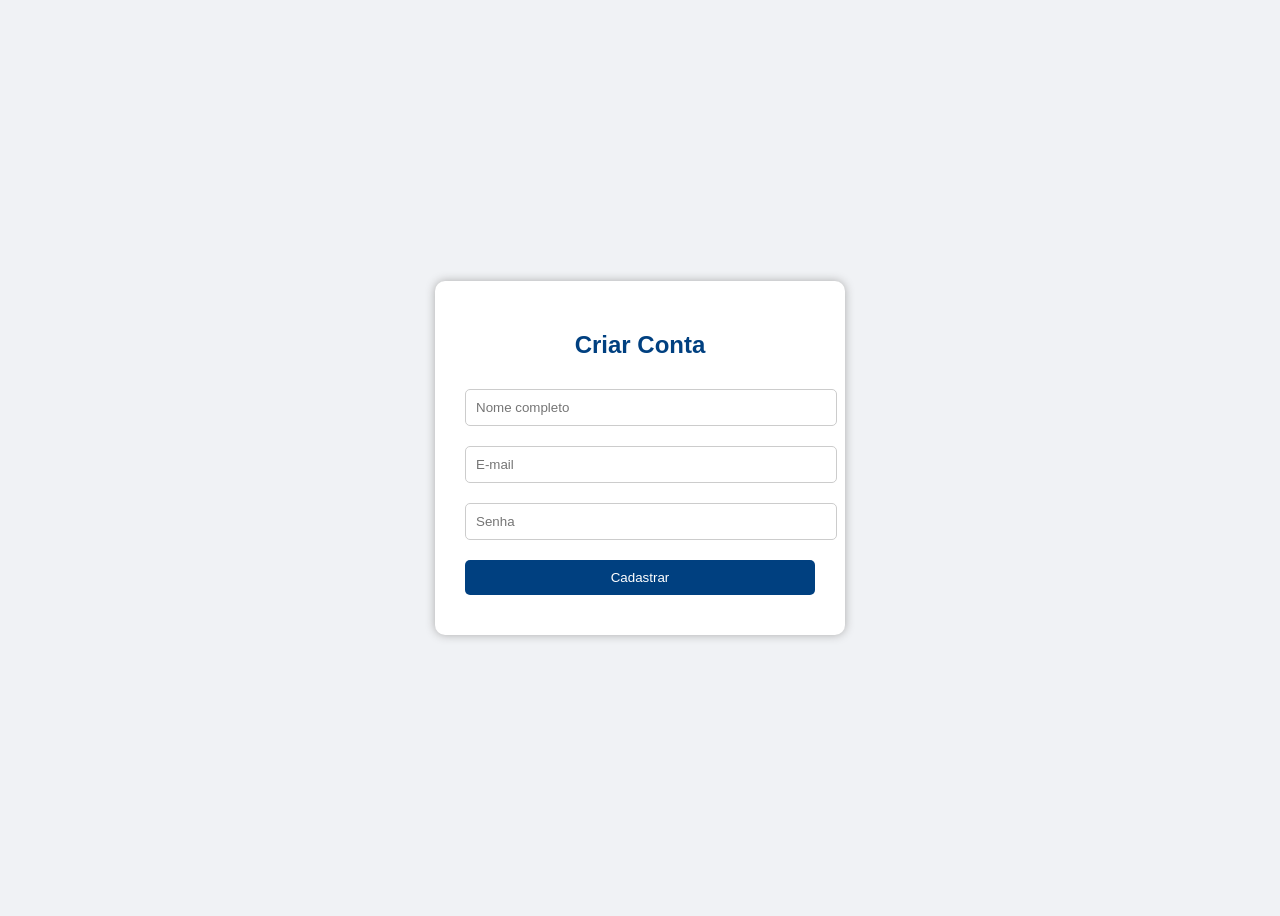
==== cadastro.html @ 2a247fde "Add files via upload" ====
<!DOCTYPE html>
<html lang="pt-br">
<head>
  <meta charset="UTF-8">
  <title>Criar Conta - Well Cash</title>
  <style>
    body {
      font-family: Arial;
      background: #f0f2f5;
      display: flex;
      justify-content: center;
      align-items: center;
      height: 100vh;
    }
    .container {
      background: white;
      padding: 30px;
      border-radius: 10px;
      box-shadow: 0 0 10px #aaa;
      width: 100%;
      max-width: 350px;
    }
    h2 { text-align: center; color: #004080; }
    input, button {
      width: 100%;
      padding: 10px;
      margin: 10px 0;
      border-radius: 5px;
      border: 1px solid #ccc;
    }
    button {
      background-color: #004080;
      color: white;
      border: none;
    }
  </style>
</head>
<body>
  <div class="container">
    <h2>Criar Conta</h2>
    <form onsubmit="cadastrar(event)">
      <input type="text" id="nome" placeholder="Nome completo" required />
      <input type="email" id="email" placeholder="E-mail" required />
      <input type="password" id="senha" placeholder="Senha" required />
      <button type="submit">Cadastrar</button>
    </form>
  </div>

  <script>
    function cadastrar(e) {
      e.preventDefault();
      const nome = document.getElementById("nome").value;
      const email = document.getElementById("email").value;
      const senha = document.getElementById("senha").value;

      const usuarios = JSON.parse(localStorage.getItem("usuarios")) || [];

      if (usuarios.find(u => u.email === email)) {
        alert("Este e-mail já está cadastrado.");
        return;
      }

      usuarios.push({ nome, email, senha });
      localStorage.setItem("usuarios", JSON.stringify(usuarios));
      alert("Conta criada com sucesso!");
      window.location.href = "login.html";
    }
  </script>
</body>
</html>
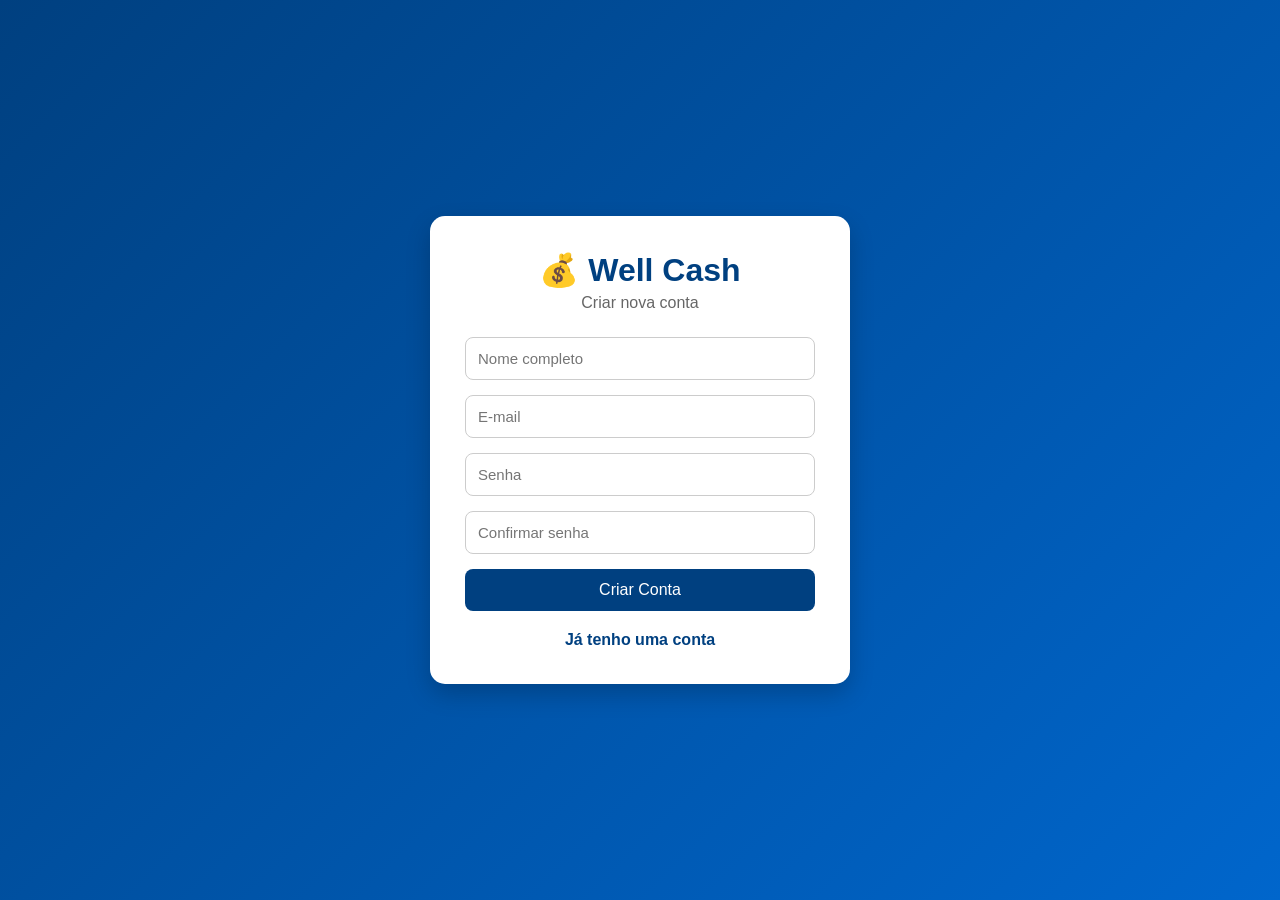
==== commit 7381980e: "Revamp cadastro.html with new design and features" ====
--- a/cadastro.html
+++ b/cadastro.html
@@ -1,70 +1,248 @@
 <!DOCTYPE html>
-<html lang="pt-br">
+<html lang="pt-BR">
 <head>
-  <meta charset="UTF-8">
-  <title>Criar Conta - Well Cash</title>
-  <style>
-    body {
-      font-family: Arial;
-      background: #f0f2f5;
-      display: flex;
-      justify-content: center;
-      align-items: center;
-      height: 100vh;
-    }
-    .container {
-      background: white;
-      padding: 30px;
-      border-radius: 10px;
-      box-shadow: 0 0 10px #aaa;
-      width: 100%;
-      max-width: 350px;
-    }
-    h2 { text-align: center; color: #004080; }
-    input, button {
-      width: 100%;
-      padding: 10px;
-      margin: 10px 0;
-      border-radius: 5px;
-      border: 1px solid #ccc;
-    }
-    button {
-      background-color: #004080;
-      color: white;
-      border: none;
-    }
-  </style>
+<meta charset="UTF-8">
+<meta name="viewport" content="width=device-width, initial-scale=1.0">
+
+<title>Cadastro - Well Cash</title>
+
+<style>
+
+*{
+    margin:0;
+    padding:0;
+    box-sizing:border-box;
+}
+
+body{
+    font-family:Arial, Helvetica, sans-serif;
+    background:linear-gradient(135deg,#004080,#0066cc);
+    height:100vh;
+    display:flex;
+    justify-content:center;
+    align-items:center;
+}
+
+.container{
+    background:white;
+    width:100%;
+    max-width:420px;
+    padding:35px;
+    border-radius:15px;
+    box-shadow:0 10px 25px rgba(0,0,0,.2);
+}
+
+.logo{
+    text-align:center;
+    margin-bottom:25px;
+}
+
+.logo h1{
+    color:#004080;
+}
+
+.logo p{
+    color:#666;
+    margin-top:5px;
+}
+
+input{
+    width:100%;
+    padding:12px;
+    margin-bottom:15px;
+    border:1px solid #ccc;
+    border-radius:8px;
+    font-size:15px;
+}
+
+button{
+    width:100%;
+    padding:12px;
+    border:none;
+    border-radius:8px;
+    background:#004080;
+    color:white;
+    font-size:16px;
+    cursor:pointer;
+    transition:.3s;
+}
+
+button:hover{
+    background:#003366;
+}
+
+.links{
+    margin-top:20px;
+    text-align:center;
+}
+
+.links a{
+    color:#004080;
+    text-decoration:none;
+    font-weight:bold;
+}
+
+.links a:hover{
+    text-decoration:underline;
+}
+
+.sucesso{
+    display:none;
+    text-align:center;
+    color:green;
+    margin-bottom:15px;
+    font-weight:bold;
+}
+
+.erro{
+    display:none;
+    text-align:center;
+    color:red;
+    margin-bottom:15px;
+    font-weight:bold;
+}
+
+</style>
+
 </head>
 <body>
-  <div class="container">
-    <h2>Criar Conta</h2>
-    <form onsubmit="cadastrar(event)">
-      <input type="text" id="nome" placeholder="Nome completo" required />
-      <input type="email" id="email" placeholder="E-mail" required />
-      <input type="password" id="senha" placeholder="Senha" required />
-      <button type="submit">Cadastrar</button>
+
+<div class="container">
+
+    <div class="logo">
+        <h1>💰 Well Cash</h1>
+        <p>Criar nova conta</p>
+    </div>
+
+    <div id="sucesso" class="sucesso">
+        Conta criada com sucesso!
+    </div>
+
+    <div id="erro" class="erro">
+        Este e-mail já está cadastrado.
+    </div>
+
+    <form id="form-cadastro">
+
+        <input
+        type="text"
+        id="nome"
+        placeholder="Nome completo"
+        required>
+
+        <input
+        type="email"
+        id="email"
+        placeholder="E-mail"
+        required>
+
+        <input
+        type="password"
+        id="senha"
+        placeholder="Senha"
+        minlength="4"
+        required>
+
+        <input
+        type="password"
+        id="confirmarSenha"
+        placeholder="Confirmar senha"
+        minlength="4"
+        required>
+
+        <button type="submit">
+            Criar Conta
+        </button>
+
     </form>
-  </div>
-
-  <script>
-    function cadastrar(e) {
-      e.preventDefault();
-      const nome = document.getElementById("nome").value;
-      const email = document.getElementById("email").value;
-      const senha = document.getElementById("senha").value;
-
-      const usuarios = JSON.parse(localStorage.getItem("usuarios")) || [];
-
-      if (usuarios.find(u => u.email === email)) {
-        alert("Este e-mail já está cadastrado.");
+
+    <div class="links">
+        <a href="login.html">
+            Já tenho uma conta
+        </a>
+    </div>
+
+</div>
+
+<script>
+
+document
+.getElementById("form-cadastro")
+.addEventListener("submit", function(e){
+
+    e.preventDefault();
+
+    const nome =
+        document.getElementById("nome").value.trim();
+
+    const email =
+        document.getElementById("email").value.trim();
+
+    const senha =
+        document.getElementById("senha").value;
+
+    const confirmarSenha =
+        document.getElementById("confirmarSenha").value;
+
+    document.getElementById("erro").style.display = "none";
+    document.getElementById("sucesso").style.display = "none";
+
+    if(senha !== confirmarSenha){
+
+        document.getElementById("erro").innerHTML =
+        "As senhas não coincidem.";
+
+        document.getElementById("erro").style.display =
+        "block";
+
         return;
-      }
-
-      usuarios.push({ nome, email, senha });
-      localStorage.setItem("usuarios", JSON.stringify(usuarios));
-      alert("Conta criada com sucesso!");
-      window.location.href = "login.html";
     }
-  </script>
+
+    let usuarios =
+        JSON.parse(
+            localStorage.getItem("usuarios")
+        ) || [];
+
+    const usuarioExiste =
+        usuarios.find(u => u.email === email);
+
+    if(usuarioExiste){
+
+        document.getElementById("erro").innerHTML =
+        "Este e-mail já está cadastrado.";
+
+        document.getElementById("erro").style.display =
+        "block";
+
+        return;
+    }
+
+    usuarios.push({
+        nome,
+        email,
+        senha
+    });
+
+    localStorage.setItem(
+        "usuarios",
+        JSON.stringify(usuarios)
+    );
+
+    document.getElementById("sucesso").style.display =
+    "block";
+
+    document.getElementById("form-cadastro").reset();
+
+    setTimeout(() => {
+
+        window.location.href =
+        "login.html";
+
+    }, 2000);
+
+});
+
+</script>
+
 </body>
 </html>
